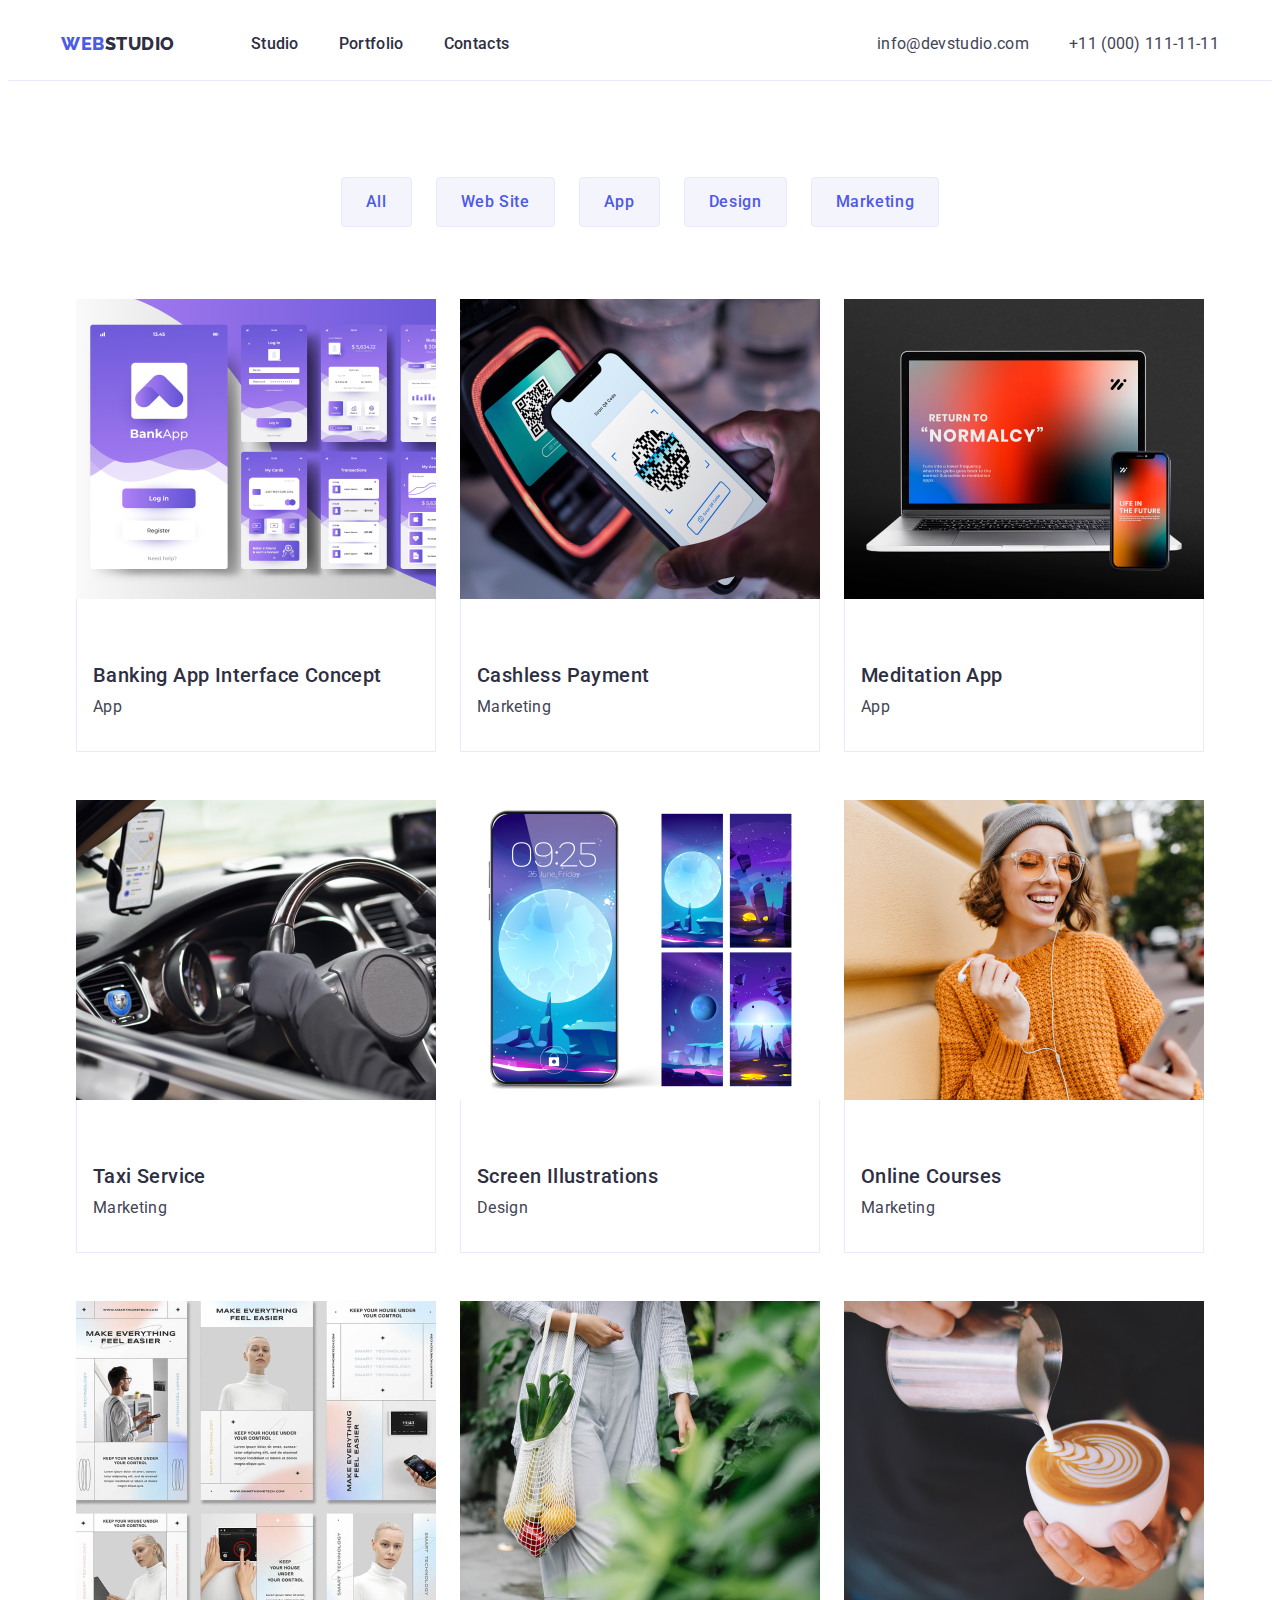
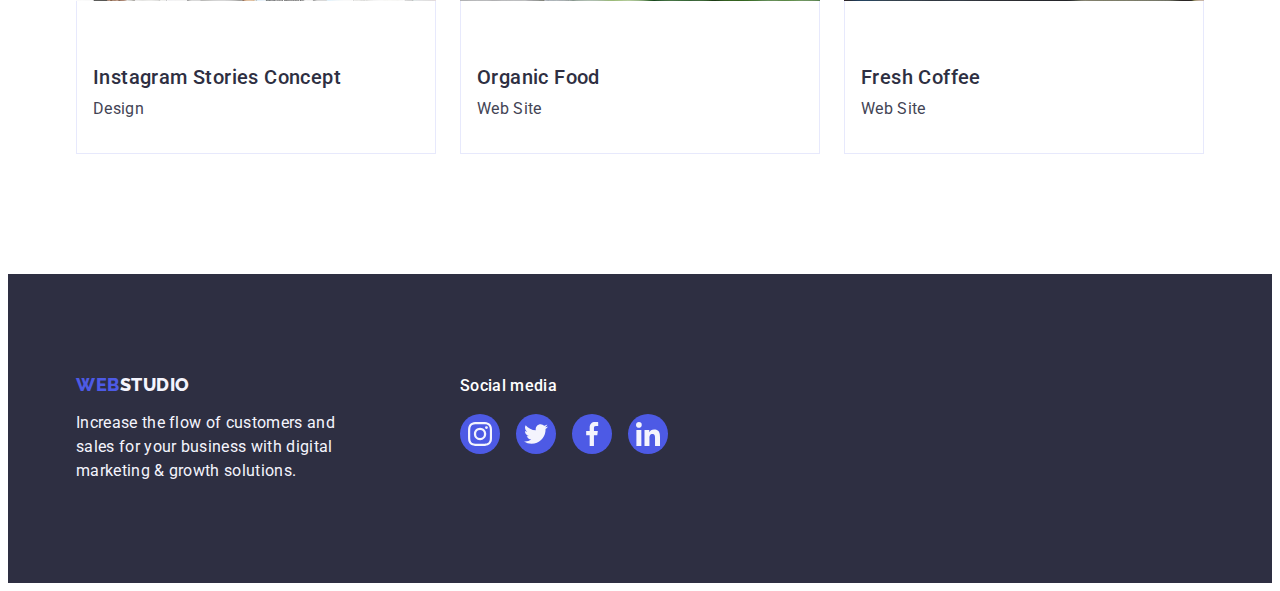
==== portfolio.html @ ee259760 "finish" ====
<!DOCTYPE html>
<html lang="en">
<head>
    <meta charset="UTF-8">
    <meta http-equiv="X-UA-Compatible" content="IE=edge">
    <meta name="viewport" content="width=device-width, initial-scale=1.0">
    <title>Portfolio</title>
    <link rel="preconnect" href="https://fonts.googleapis.com">
    <link rel="preconnect" href="https://fonts.gstatic.com" crossorigin>
    <link href="https://fonts.googleapis.com/css2?family=Raleway:wght@800&family=Roboto:wght@400;500;700;900&display=swap"
        rel="stylesheet">
    <link rel="stylesheet" href="https://cdnjs.cloudflare.com/ajax/libs/modern-normalize/2.0.0/modern-normalize.min.css" integrity="sha512-4xo8blKMVCiXpTaLzQSLSw3KFOVPWhm/TRtuPVc4WG6kUgjH6J03IBuG7JZPkcWMxJ5huwaBpOpnwYElP/m6wg==" crossorigin="anonymous" referrerpolicy="no-referrer" />
    <link rel="stylesheet" href="./css/styles.css">
    <link rel="stylesheet" href="index.html">
</head>
<body>
    <header class="header">
        <div class="container header-container-portfolio">
        <nav class="header-navigation header-navigation-portfolio">
            <a href="./index.html" class="header-logo-link link">Web<span class="header-logo-color">Studio</span></a>
            <ul class="header-list list">
                <li class="header-item"><a class="header-link link" href="./index.html">Studio</a></li>
                <li class="header-item"><a class="header-link link" href="./portfolio.html">Portfolio</a></li>
                <li class="header-item"><a class="header-link link" href="">Contacts</a></li>
            </ul>
        </nav>
        <address class="header-address">
            <ul class="header-portfolio-address-list list">
                <li class="header-address-item"><a class="header-address-link link" href="mailto:info@devstudio.com">info@devstudio.com</a></li>
                <li class="header-address-item"><a class="header-address-link link" href="tel:+110001111111">+11 (000) 111-11-11</a></li>
            </ul>
        </address>
        </div>
    </header>
    <main class="main-portfolio">
        <section class="main-portfolio-section">
            <div class="container">
            <h1 style="display: none;">Projects</h1>
            <ul class="main-portfolio-section-list list">
                <li class="main-portfolio-section-item"><button type="button" class="main-portfolio-section-button">All</button></li>
                <li class="main-portfolio-section-item"><button type="button" class="main-portfolio-section-button">Web Site</button></li>
                <li class="main-portfolio-section-item"><button type="button" class="main-portfolio-section-button">App</button></li>
                <li class="main-portfolio-section-item"><button type="button" class="main-portfolio-section-button">Design</button></li>
                <li class="main-portfolio-section-item"><button type="button" class="main-portfolio-section-button">Marketing</button></li>
            </ul>
          <ul class="main-portfolio-photo-list list">
            <li class="main-portfolio-photo-item">
                <a href="" class="link">  
                <img src="./images/portfolio1.jpg" alt="mobile application" width="360" height="300"/>
                <div class="link-name">
                <h2 class="main-portfolio-photo-name">Banking App Interface Concept</h2>
                <p class="main-portfolio-photo-text">App</p>
                </div>
            </a>
            </li>
            <li class="main-portfolio-photo-item">
                <a href="" class="link">
                <img src="./images/portfolio2.jpg" alt="mobile application" width="360" height="300"/>
                <div class="link-name">
                <h2 class="main-portfolio-photo-name">Cashless Payment</h2>
                <p class="main-portfolio-photo-text">Marketing</p>
                </div>
            </a>
            </li>
            <li class="main-portfolio-photo-item">
                <a href="" class="link">
                <img src="./images/portfolio3.jpg" alt="gadgets" width="360" height="300"/>
                <div class="link-name">
                <h2 class="main-portfolio-photo-name">Meditation App</h2>
                <p class="main-portfolio-photo-text">App</p>
                </div>
            </a>
            </li>
            <li class="main-portfolio-photo-item">
                <a href="" class="link">
                <img src="./images/portfolio4.jpg" alt="a car and a phone" width="360" height="300"/>
                <div class="link-name">
                <h2 class="main-portfolio-photo-name">Taxi Service</h2>
                <p class="main-portfolio-photo-text">Marketing</p>
                </div>
            </a>
            </li>
            <li class="main-portfolio-photo-item">
                <a href="" class="link">
                <img src="./images/portfolio5.jpg" alt="phone" width="360" height="300"/>
                <div class="link-name">
                <h2 class="main-portfolio-photo-name">Screen Illustrations</h2>
                <p class="main-portfolio-photo-text">Design</p>
                </div>
            </a>
            </li>
            <li class="main-portfolio-photo-item">
            <a href="" class="link">
                <img src="./images/portfolio6.jpg" alt="a girl with a phone" width="360" height="300"/>
                <div class="link-name">
                <h2 class="main-portfolio-photo-name">Online Courses</h2>
                <p class="main-portfolio-photo-text">Marketing</p>
                </div>
            </a>
            </li>
            <li class="main-portfolio-photo-item">
                <a href="" class="link">
                <img src="./images/portfolio7.jpg" alt="instagram content" width="360" height="300"/>
                <div class="link-name">
                <h2 class="main-portfolio-photo-name">Instagram Stories Concept</h2>
                <p class="main-portfolio-photo-text">Design</p>
                </div>
                </a>
            </li>
            <li class="main-portfolio-photo-item">
                <a href="" class="link">
                <img src="./images/portfolio8.jpg" alt="fruits in a bag" width="360" height="300"/>
                <div class="link-name">
                <h2 class="main-portfolio-photo-name">Organic Food</h2>
                <p class="main-portfolio-photo-text">Web Site</p>
                </div>
            </a>
            </li>
            <li class="main-portfolio-photo-item">
                <a href="" class="link">
                <img src="./images/portfolio9.jpg" alt="cup of coffee" width="360" height="300"/>
                <div class="link-name">
                <h2 class="main-portfolio-photo-name">Fresh Coffee</h2>
                <p class="main-portfolio-photo-text">Web Site</p>
                </div>
                </a>
            </li>
          </ul>
          </div>
        </section>
    </main>
    <footer class="footer">
        <div class="container container-general">
            <div class="container-logo">
                <a href="./index.html" class="footer-logo-link link">Web<span class="footer-logo-color">Studio</span></a>
                <p class="footer-text">Increase the flow of customers and sales for your business with digital marketing &
                    growth solutions.</p>
            </div>
            <div class="footer-group">
                <p class="footer-social">Social media</p>
                <ul class="footer-social-list list">
                    <li class="footer-social-item">
                        <a class="footer-social-link link" href="">
                            <svg class="footer-social-icon" width="24" height="24">
                                <use href="./images/icons.svg#icon-instagram"></use>
                            </svg>
                        </a>
                    </li>
                    <li class="footer-social-item">
                        <a class="footer-social-link link" href="">
                            <svg class="footer-social-icon" width="24" height="24">
                                <use href="./images/icons.svg#icon-twitter"></use>
                            </svg>
                        </a>
                    </li>
                    <li class="footer-social-item">
                        <a class="footer-social-link link" href="">
                            <svg class="footer-social-icon" width="24" height="24">
                                <use href="./images/icons.svg#icon-facebook"></use>
                            </svg>
                        </a>
                    </li>
                    <li class="footer-social-item">
                        <a class="footer-social-link link" href="">
                            <svg class="footer-social-icon" width="24" height="24">
                                <use href="./images/icons.svg#icon-linkedin"></use>
                            </svg>
                        </a>
                    </li>
                </ul>
            </div>
        </div>
        </div>
    </footer>
</body>
</html>
---- css/styles.css ----
:root {
    --titel-color:#2E2F42;
}

body {
    font-family: "Roboto", sans-serif;
    color: #434455;
    background-color: #FFFFFF;
    
}
p, h1, h2, h3, h4, h5, h6 {
    margin: 0;
}

ul, ol {
    margin: 0;
    padding: 0;
}
img {
    display: block;
}

.container {
    width: 1128px;
    padding-left: 15px;
    padding-right: 15px;
    margin: 0 auto;
}

/**-------------- HEADER --------------*/

.header {
    border-bottom: 1px solid #e7e9fc;

}

.header-container {
    display: flex;
    align-items: center;
    width: 1158px
    
}

.header-logo-link {
            font-family: 'Raleway', sans-serif;
            font-weight: 800;
            font-size: 18px;
            line-height: 1.17;
            /* identical to box height, or 117% */
            display: flex;
            align-items: center;
            letter-spacing: 0.03em;
            text-transform: uppercase;
        
            /* IRIS */
            color: #4D5AE5;
            margin-right: 76px;
}

.list {
    list-style: none;
}

.link {
    text-decoration: none;
}
.header-logo-color {
        font-family: 'Raleway', sans-serif;
        font-weight: 800;
        font-size: 18px;
        line-height: 1.17;
        /* identical to box height, or 117% */
        display: flex;
        align-items: center;
        letter-spacing: 0.03em;
        text-transform: uppercase;
    
        /* NAVY BLUE */
        color: #2E2F42;
}

.header-list {
    display: flex;
    gap: 40px;

}


.header-navigation {
    display: flex;
    align-items: center;
}

.header-link {
        font-weight: 500;
        font-size: 16px;
        line-height: 1.5;
        /* identical to box height, or 150% */
        letter-spacing: 0.02em;
    
        /* NAVY BLUE */
        color: #2E2F42;
        padding: 24px 0;
}
.header-link:hover {
    color: #404bbf;
}
.header-link:focus {
    color: #404bbf;
}

.header-address {
    font-style: normal;
    margin-left: auto;
}

.header-address-list {
    display: flex;
    gap: 40px;
}

.header-address-link {
    font-family: 'Roboto';
    font-style: normal;
    font-weight: 400;
    font-size: 16px;
    line-height: 1.5;
    /* identical to box height, or 150% */
    letter-spacing: 0.02em;
    
    /* SLATE */
    color: #434455;
}
.header-address-link:hover {
    color: #404bbf;
}
.header-address-link:focus {
    color: #404bbf;
}


/**-------------- SECTION --------------*/

.main-section { 
    background-color: #2E2F42;
    padding-top: 188px;
    padding-bottom: 188px;
    background-image: linear-gradient(rgba(46, 47, 66, 0.7), rgba(46, 47, 66, 0.7)), url(../images/people-office1.jpg);
    background-repeat: no-repeat;
    background-position: center;
    background-size: cover;
}

.main-section-title {
        font-weight: 700;
        font-size: 56px;
        line-height: 1.07;
        /* or 107% */
        text-align: center;
        letter-spacing: 0.02em;
    
        /* WHITE */
        color: #FFFFFF;
        margin-bottom: 88px;
        max-width: 496px;
        margin: 0 auto;
        margin-bottom: 48px;
    
}

.main-section-button {
        width: 169px;
        height: 56px;
        font-family: inherit;
        font-weight: 500;
        font-size: 16px;
        line-height: 1.5;
        /* identical to box height, or 150% */
        display: flex;
        align-items: center;
        letter-spacing: 0.04em;
    
        /* WHITE */
        color: #FFFFFF;
        cursor: pointer;
        background-color: #4D5AE5;
        border-radius: 4px;
        margin: 0 auto;
        display: block;
        min-width: 169px;
        border: none;
    
}

.main-section-button:hover {
    background-color:#404BBF;
}

.main-section-button:focus {
    background-color:#404BBF;
}

/**-------------- CONTENT --------------*/
.main-content {
    padding-top: 120px;
    padding-bottom: 120px;
}

.visually-hidden {
    position: absolute;
    width: 1px;
    height: 1px;
    margin: -1px;
    border: 0;
    padding: 0;
    white-space: nowrap;
    clip-path: inset(100%);
    clip: rect(0 0 0 0);
    overflow: hidden;
        font-weight: 500;
        font-size: 20px;
        line-height: 1.2;
        /* identical to box height, or 120% */
        letter-spacing: 0.02em;
    
        /* NAVY BLUE */
        color: var(--titel-color);

}
.main-content-name {
       font-weight: 500;
       font-size: 20px;
       line-height: 1.2;
       /* identical to box height, or 120% */
       letter-spacing: 0.02em;
       margin-bottom: 8px;

/* NAVY BLUE */
color: var(--titel-color);

}

.main-content-soc {
    width: 264px;
    height: 112px;
    background-color: #F4F4FD;
    display: flex;
    align-items: center;
    justify-content: center;
    margin-bottom: 8px;
}

.main-content-list {
    display: flex;
    gap: 24px;
}


.main-content-text {
    font-weight: 400;
        font-size: 16px;
        line-height: 1.5;
        /* or 150% */
        letter-spacing: 0.02em;
    
        /* SLATE */
        color: #434455;
        max-width: 264px;
}

/**-------------- PICTURES --------------*/

.main-content-pictures {
    padding-bottom: 120px;
}

.main-pictures-list {
    display: flex;
    gap: 24px;
}

.main-list-photo {
    width: calc((100% - 48px)/ 3); 
}

.main-pictures-text {
    font-weight: 700;
        font-size: 36px;
        line-height: 1.11;
        /* identical to box height, or 111% */
        text-align: center;
        letter-spacing: 0.02em;
        text-transform: capitalize;
    
        /* NAVY BLUE */
        color: var(--titel-color);
        margin-bottom: 72px;
}

/**-------------- TEAM --------------*/

.main-content-team {
    background-color: #F4F4FD;
    padding: 120px 0 120px;
    
}

.main-team-list {
   background-color: #F4F4FD;
   display: flex;
   gap: 24px;
}

.main-team-item {
    background-color: #FFFFFF;
    margin-bottom: 32px;
    width: calc((100% - 72px)/ 4);
    border-radius: 0px 0px 4px 4px;
}

.main-team-titel {
    font-weight: 700;
        font-size: 36px;
        line-height: 1.11;
        /* identical to box height, or 111% */
        text-align: center;
        letter-spacing: 0.02em;
        text-transform: capitalize;
    
        /* NAVY BLUE */
        color: var(--titel-color);
        margin-bottom: 72px;
}

.main-item-workers {
    padding-top: 32px;
    padding-bottom: 32px;
    padding-left: 16px;
    padding-right: 16px;
}


.main-team-name {
        font-weight: 500;
        font-size: 20px;
        line-height: 1.2;
        /* identical to box height, or 120% */
        text-align: center;
        letter-spacing: 0.02em;
    
        /* NAVY BLUE */
        color: var(--titel-color);
        margin-bottom: 8px;
        
       
}

.main-team-text {
        font-weight: 400;
        font-size: 16px;
        line-height: 1.5;
        /* identical to box height, or 150% */
        text-align: center;
        letter-spacing: 0.02em;
    
        /* SLATE */
        color: #434455;
        margin-bottom: 8px;

        
}

.main-soc-list {
    display: flex;
    justify-content: center;
    gap: 24px;
}

.main-soc-item {
    width: 40px;
    height: 40px;
}

.main-soc-link {
    width: 100%;
    height: 100%;
    background-color: #4D5AE5;
    border-radius: 50%;
    display: flex;
    align-items: center;
    justify-content: center;
}

/**-------------- CUSTOMERS --------------*/

.container-customers {
    padding-bottom: 120px;
    padding-top: 120px;
}

.customers {
        font-weight: 700;
        font-size: 36px;
        line-height: 1.11;
        /* identical to box height, or 111% */
        text-align: center;
        letter-spacing: 0.02em;
        text-transform: capitalize;
    
        /* NAVY BLUE */
        color: #2E2F42;
        margin-bottom: 72px;
}

.customers-list {
    display: flex;
    justify-content: center;
    align-items: center;
    width: 100%;
    height: 100%;
    gap: 24px;
}

.customers-link {
    border: 1px solid #8E8F99;
    border-radius: 4px;
    width: 168px;
    height: 88px;
    display: flex;
    align-items: center;
    justify-content: center;
    fill: #8E8F99;
}

.customers-link:hover {
    border-color: #8E8F99;
}

.customers-link:hover .customers-icon {
    fill: #8E8F99;
}


/**-------------- FOOTER --------------*/

.footer { 
    background-color: #2E2F42;
    padding-top: 100px;
    padding-bottom: 100px;
    display: flex;
}

.container-general {
    display: flex;
    gap: 120px;
}

.footer-text {
    font-weight: 400;
    font-size: 16px;
    line-height: 1.5;
    /* or 150% */
    letter-spacing: 0.02em;

    /* CLOUD */
    color: #F4F4FD;

    max-width: 264px;
}

.footer-logo-link {
        font-family: 'Raleway', sans-serif;
        font-weight: 800;
        font-size: 18px;
        line-height: 1.17;
        /* identical to box height, or 117% */
        letter-spacing: 0.03em;
        text-transform: uppercase;
    
        /* IRIS */
        color: #4D5AE5;

        margin-bottom: 16px;
        display: inline-block;
}

.footer-logo-color {
        
        /* CLOUD */
        color: #F4F4FD;
        display: inline-block;

}

.footer-social {
        font-style: normal;
        font-weight: 500;
        font-size: 16px;
        line-height: 1.5;
        /* identical to box height, or 150% */
        letter-spacing: 0.02em;
    
        /* WHITE */
        color: #FFFFFF;
        margin-bottom: 16px;
}

.footer-social-list {
    display: flex;
    gap: 16px;
}

.footer-social-item {
    width: 40px;
    height: 40px;
}

.footer-social-link {
    width: 100%;
    height: 100%;
    background-color: #4D5AE5;
    border-radius: 50%;
    display: flex;
    align-items: center;
    justify-content: center;
}



/**---------Portfolio--------**/

/**-------------- HEADER PORTFOLIO --------------*/

 img {
    display: block;
 }

.header {
    border-bottom: 1px solid #e7e9fc;

}

.header-container-portfolio {
    display: flex;
    align-items: center;
    width: 1158px;
}

.header-navigation-portfolio {
    display: flex;
}


.header-portfolio-address-list {
    display: flex;
    gap: 40px;
}

.header-address-link {
    font-family: 'Roboto';
    font-style: normal;
    font-weight: 400;
    font-size: 16px;
    line-height: 1.5;
    /* identical to box height, or 150% */
    letter-spacing: 0.02em;
    
    /* SLATE */
    color: #434455;

}

.header-address-link:hover {
    color: #404bbf;
}

.header-address-link:focus {
    color: #404bbf;
}

.list {
    list-style: none;
}

.header-link {
    font-weight: 500;
    font-size: 16px;
    line-height: 1.5;
    /* identical to box height, or 150% */
    letter-spacing: 0.02em;

    /* NAVY BLUE */
    color: #2E2F42;
}

.header-link:hover {
    color: #404bbf;
}

.header-link:focus {
    color: #404bbf;
}

.header-list {
    padding: 24px 0;
}

.header-logo-link {
        font-family: 'Raleway', sans-serif;
        font-weight: 800;
        font-size: 18px;
        line-height: 1.17;
        /* identical to box height, or 117% */
        display: flex;
        align-items: center;
        letter-spacing: 0.03em;
        text-transform: uppercase;
    
        /* IRIS */
        color: #4D5AE5;
}

.header-logo-color {
        font-family: 'Raleway', sans-serif;
        font-weight: 800;
        font-size: 18px;
        line-height: 1.17;
        /* identical to box height, or 117% */
        display: flex;
        align-items: center;
        letter-spacing: 0.03em;
        text-transform: uppercase;
    
        /* NAVY BLUE */
        color: #2E2F42;
}

/**-------------- MAIN PORTFOLIO --------------*/

.main-portfolio-section {
    padding: 96px 0 120px;
}

.main-portfolio-section-list {
    margin-bottom: 72px;
    display: flex;
    gap: 24px;
    justify-content: center;

}

.main-portfolio-section-button {
    font-family: inherit;
    font-weight: 500;
    font-size: 16px;
    line-height: 1.5;
    /* identical to box height, or 150% */
    display: flex;
    align-items: center;
    text-align: center;
    letter-spacing: 0.04em;

    /* IRIS */
    color: #4D5AE5;
    cursor: pointer;
    background-color: #F4F4FD;
    padding: 12px 24px;
    border: 1px solid #e7e9fc;
    border-radius: 4px;
    box-shadow: 0 2 1 0 #404BBF;

}

.main-portfolio-section-button:hover {
color:  #FFFFFF;
background-color: #404BBF;
border: 1px solid transparent;
}

.main-portfolio-section-button:focus {
color:  #FFFFFF;
background-color: #404BBF;
border: 1px solid transparent;
}

.link {
text-decoration: none;
}

.link-name {
    padding: 32px 16px;
    border: 1px solid #e7e9fc;
    border-top: none;
}

.main-portfolio-photo-list {
    display: flex;
    flex-wrap: wrap;
    gap: 48px 24px;

}

.main-portfolio-photo-item {
    width: calc((100% - 48px)/ 3);
}

.main-portfolio-photo-name {
    font-weight: 500;
        font-size: 20px;
        line-height: 1.2;
        /* identical to box height, or 120% */
        letter-spacing: 0.02em;
    
        /* NAVY BLUE */
        color: #2E2F42;
        margin-top: 32px;
        margin-bottom: 8px;
}

.main-portfolio-photo-text {
    font-weight: 400;
        font-size: 16px;
        line-height: 1.5;
        /* identical to box height, or 150% */
        letter-spacing: 0.02em;
    
        /* SLATE */
        color: #434455;
}
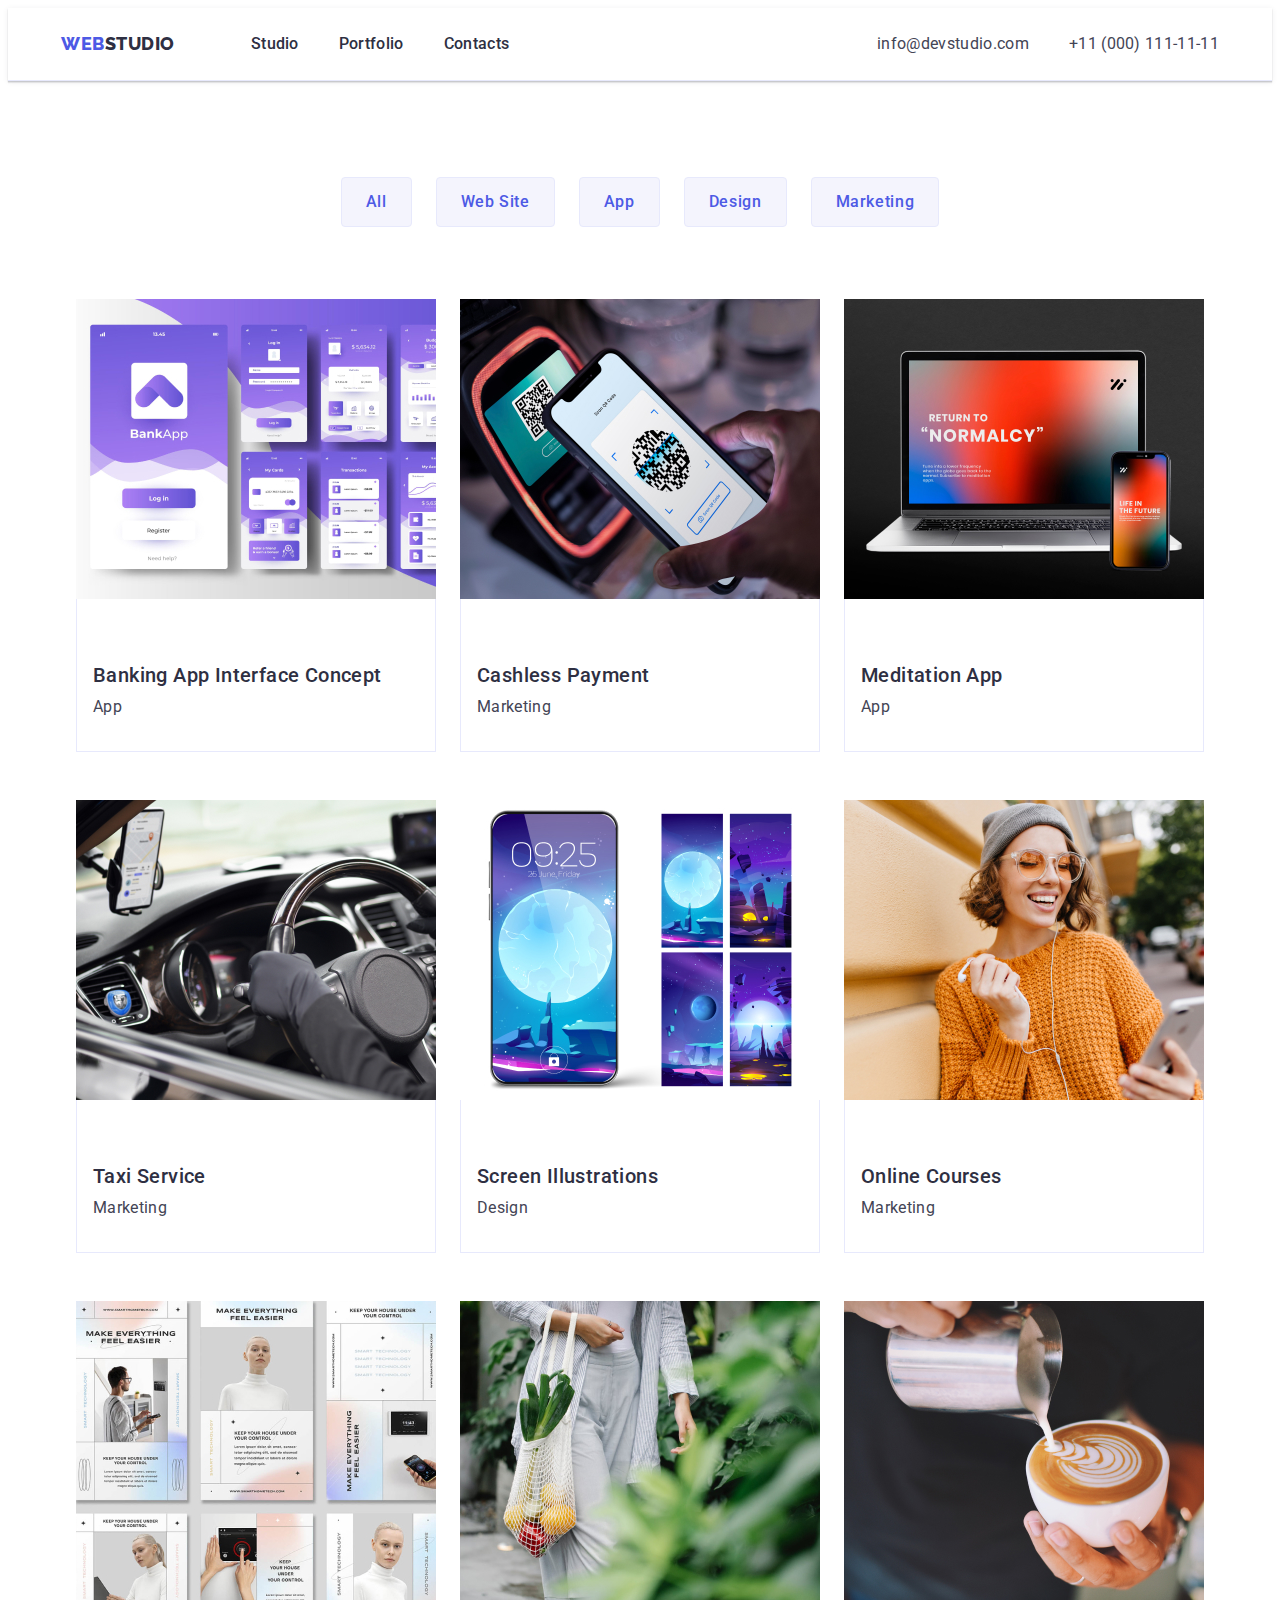
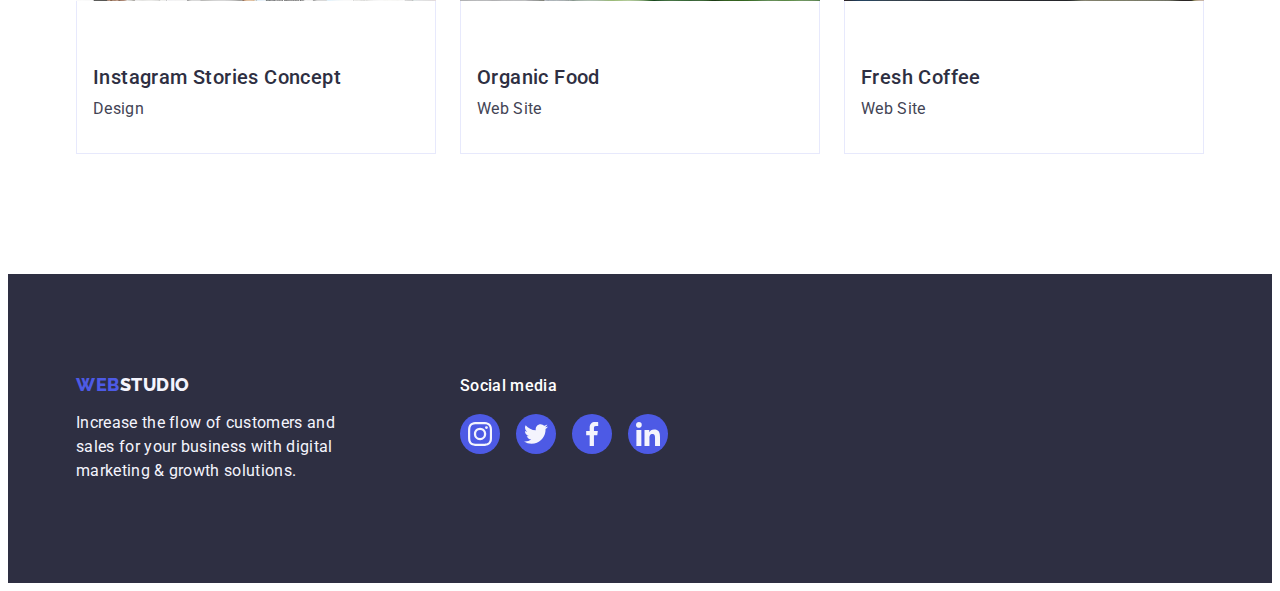
==== commit 6a13a922: "correction" ====
--- a/portfolio.html
+++ b/portfolio.html
@@ -45,7 +45,7 @@
             </ul>
           <ul class="main-portfolio-photo-list list">
             <li class="main-portfolio-photo-item">
-                <a href="" class="link">  
+                <a href="" class="portfolio-link link">  
                 <img src="./images/portfolio1.jpg" alt="mobile application" width="360" height="300"/>
                 <div class="link-name">
                 <h2 class="main-portfolio-photo-name">Banking App Interface Concept</h2>
@@ -170,7 +170,6 @@
                 </ul>
             </div>
         </div>
-        </div>
     </footer>
 </body>
 </html>--- a/css/styles.css
+++ b/css/styles.css
@@ -31,6 +31,7 @@
 
 .header {
     border-bottom: 1px solid #e7e9fc;
+    box-shadow: 0px 2px 1px rgba(46, 47, 66, 0.08), 0px 1px 1px rgba(46, 47, 66, 0.16), 0px 1px 6px rgba(46, 47, 66, 0.08);
 
 }
 
@@ -149,6 +150,7 @@
     background-repeat: no-repeat;
     background-position: center;
     background-size: cover;
+    max-width: 1440px;
 }
 
 .main-section-title {
@@ -204,6 +206,15 @@
 .main-content {
     padding-top: 120px;
     padding-bottom: 120px;
+}
+
+.container-content {
+    display: flex;
+    align-items: center;
+    justify-content: center;
+    height: 112px;
+    border-radius: 4px;
+    margin-bottom: 8px;
 }
 
 .visually-hidden {
@@ -240,21 +251,20 @@
 
 }
 
-.main-content-soc {
+.main-content-list {
+    display: flex;
+    gap: 24px;
+}
+
+.container-item {
+    display: flex;
+    justify-content: center;
+    align-items: center;
+    background-color: #f4f4fd;
     width: 264px;
     height: 112px;
-    background-color: #F4F4FD;
-    display: flex;
-    align-items: center;
-    justify-content: center;
     margin-bottom: 8px;
 }
-
-.main-content-list {
-    display: flex;
-    gap: 24px;
-}
-
 
 .main-content-text {
     font-weight: 400;
@@ -316,6 +326,7 @@
     margin-bottom: 32px;
     width: calc((100% - 72px)/ 4);
     border-radius: 0px 0px 4px 4px;
+    box-shadow: 0px 1px 6px rgba(46, 47, 66, 0.08),0px 1px 1px rgba(46, 47, 66, 0.16),0px 2px 1px rgba(46, 47, 66, 0.08);
 }
 
 .main-team-titel {
@@ -366,8 +377,7 @@
         /* SLATE */
         color: #434455;
         margin-bottom: 8px;
-
-        
+   
 }
 
 .main-soc-list {
@@ -379,6 +389,10 @@
 .main-soc-item {
     width: 40px;
     height: 40px;
+}
+
+.main-soc-icon {
+    fill: #f4f4fd;
 }
 
 .main-soc-link {
@@ -393,7 +407,7 @@
 
 /**-------------- CUSTOMERS --------------*/
 
-.container-customers {
+.section-customers {
     padding-bottom: 120px;
     padding-top: 120px;
 }
@@ -429,17 +443,26 @@
     display: flex;
     align-items: center;
     justify-content: center;
-    fill: #8E8F99;
+    color: #8e8f99;;
 }
 
 .customers-link:hover {
-    border-color: #8E8F99;
+    color: #404bbf;
+    border-color: #404bbf;
 }
 
 .customers-link:hover .customers-icon {
     fill: #8E8F99;
 }
 
+.customers-link:focus {
+    color: #404bbf;
+    border-color: #404bbf;
+}
+
+.customers-icon {
+    fill: currentColor;
+}
 
 /**-------------- FOOTER --------------*/
 
@@ -453,6 +476,8 @@
 .container-general {
     display: flex;
     gap: 120px;
+    align-items: baseline;
+
 }
 
 .footer-text {
@@ -523,6 +548,18 @@
     display: flex;
     align-items: center;
     justify-content: center;
+}
+
+.footer-social-link:focus {
+    background-color: #31d0aa;
+}
+
+.footer-social-link:hover {
+    background-color: #31d0aa;
+}
+
+.footer-social-icon {
+    fill: #f4f4fd;
 }
 
 
@@ -672,19 +709,31 @@
 }
 
 .main-portfolio-section-button:hover {
-color:  #FFFFFF;
-background-color: #404BBF;
-border: 1px solid transparent;
+    color:  #FFFFFF;
+    background-color: #404BBF;
+    border: 1px solid transparent;
+    box-shadow: 0px 3px 1px rgba(0, 0, 0, 0.1), 0px 2px 1px rgba(0, 0, 0, 0.08), 0px 2px 2px rgba(0, 0, 0, 0.12);
 }
 
 .main-portfolio-section-button:focus {
-color:  #FFFFFF;
-background-color: #404BBF;
-border: 1px solid transparent;
-}
-
-.link {
-text-decoration: none;
+    color:  #FFFFFF;
+    background-color: #404BBF;
+    border: 1px solid transparent;
+    box-shadow: 0px 3px 1px rgba(0, 0, 0, 0.1), 0px 2px 1px rgba(0, 0, 0, 0.08), 0px 2px 2px rgba(0, 0, 0, 0.12);
+}
+
+.portfolio-link {
+    text-decoration: none;
+    display: block;
+
+}
+
+.portfolio-link:hover {
+    box-shadow: 0px 1px 6px rgba(46, 47, 66, 0.08), 0px 1px 1px rgba(46, 47, 66, 0.16), 0px 2px 1px rgba(46, 47, 66, 0.08);
+}
+
+.portfolio-link:focus {
+    box-shadow: 0px 1px 6px rgba(46, 47, 66, 0.08), 0px 1px 1px rgba(46, 47, 66, 0.16), 0px 2px 1px rgba(46, 47, 66, 0.08);
 }
 
 .link-name {
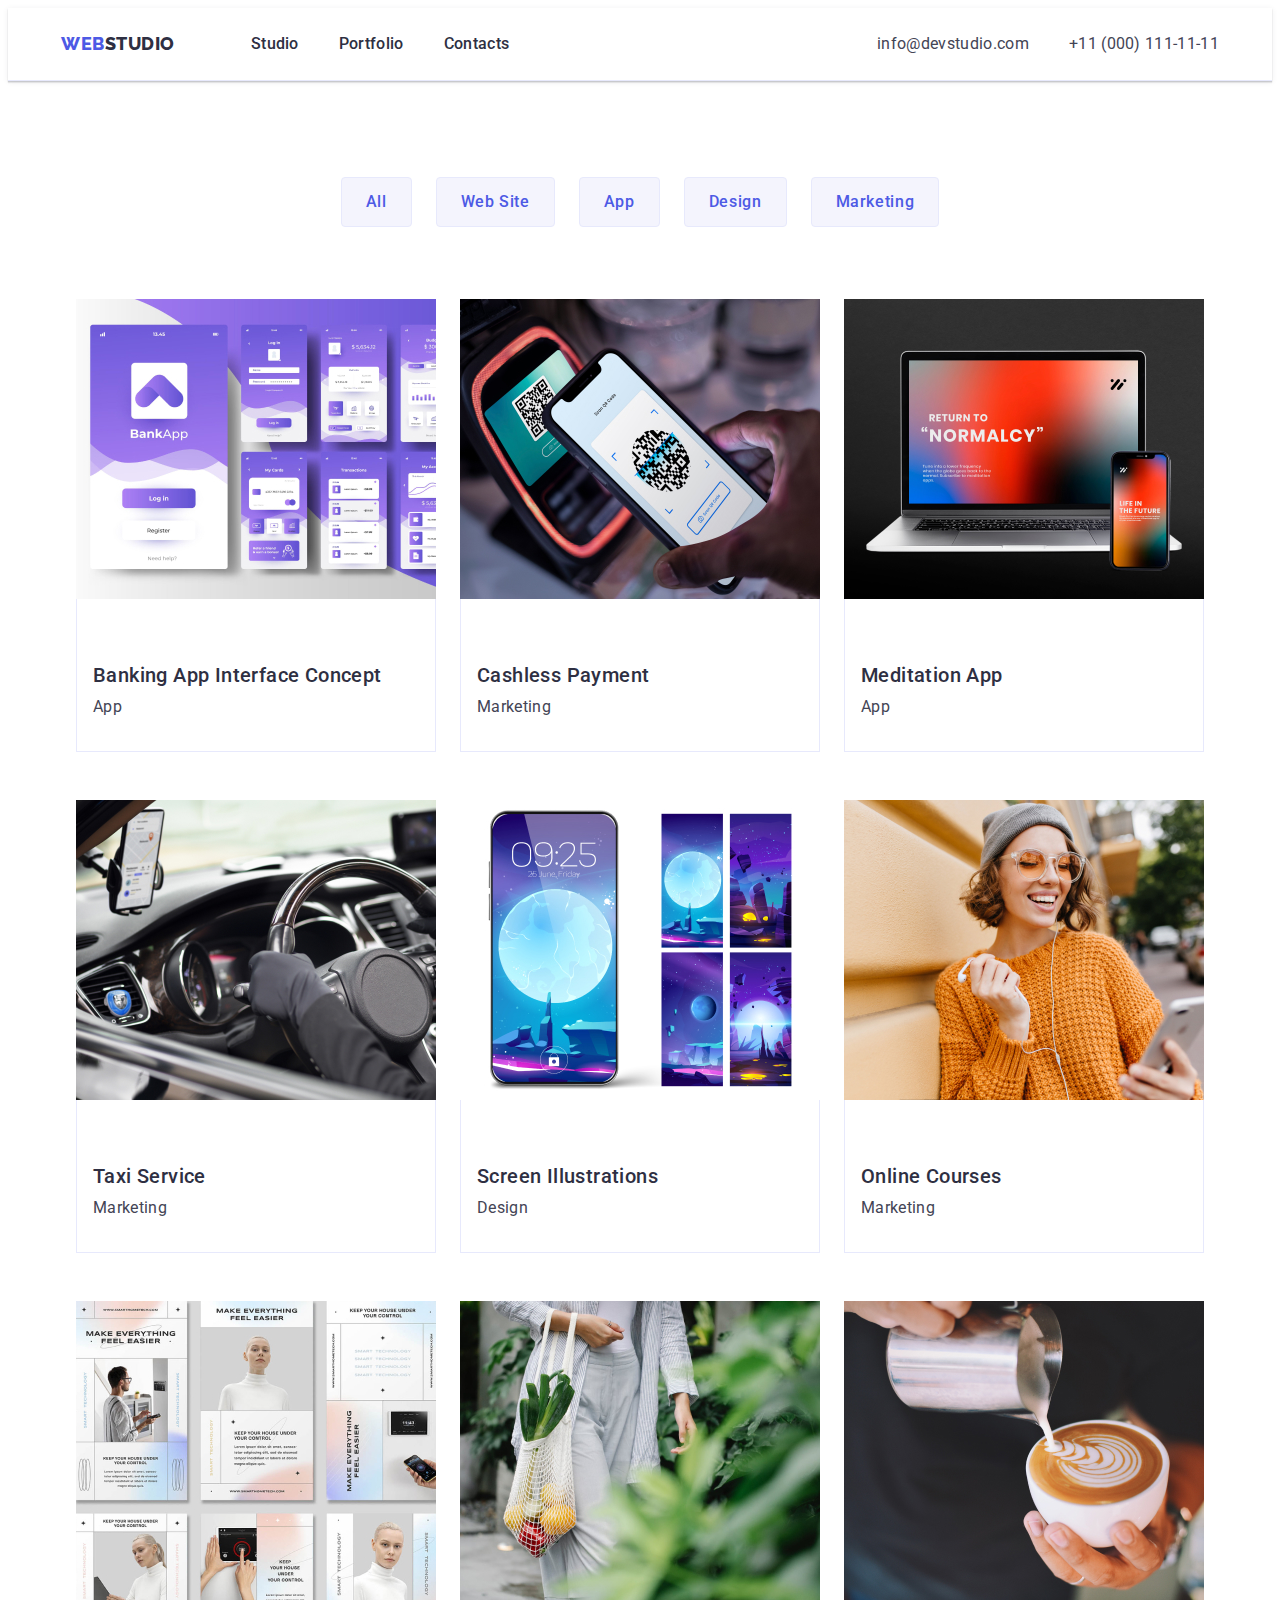
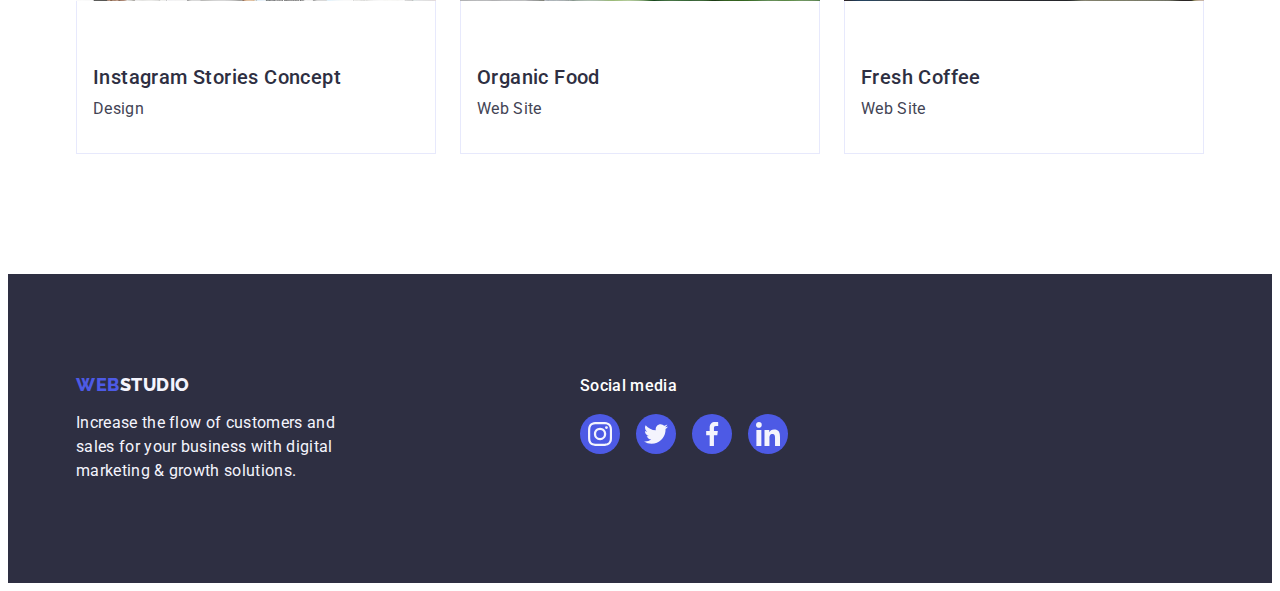
==== commit e35699a0: "correction" ====
--- a/portfolio.html
+++ b/portfolio.html
@@ -54,7 +54,7 @@
             </a>
             </li>
             <li class="main-portfolio-photo-item">
-                <a href="" class="link">
+                <a href="" class="portfolio-link link">
                 <img src="./images/portfolio2.jpg" alt="mobile application" width="360" height="300"/>
                 <div class="link-name">
                 <h2 class="main-portfolio-photo-name">Cashless Payment</h2>
@@ -63,7 +63,7 @@
             </a>
             </li>
             <li class="main-portfolio-photo-item">
-                <a href="" class="link">
+                <a href="" class="portfolio-link link">
                 <img src="./images/portfolio3.jpg" alt="gadgets" width="360" height="300"/>
                 <div class="link-name">
                 <h2 class="main-portfolio-photo-name">Meditation App</h2>
@@ -72,7 +72,7 @@
             </a>
             </li>
             <li class="main-portfolio-photo-item">
-                <a href="" class="link">
+                <a href="" class="portfolio-link link">
                 <img src="./images/portfolio4.jpg" alt="a car and a phone" width="360" height="300"/>
                 <div class="link-name">
                 <h2 class="main-portfolio-photo-name">Taxi Service</h2>
@@ -81,7 +81,7 @@
             </a>
             </li>
             <li class="main-portfolio-photo-item">
-                <a href="" class="link">
+                <a href="" class="portfolio-link link">
                 <img src="./images/portfolio5.jpg" alt="phone" width="360" height="300"/>
                 <div class="link-name">
                 <h2 class="main-portfolio-photo-name">Screen Illustrations</h2>
@@ -90,7 +90,7 @@
             </a>
             </li>
             <li class="main-portfolio-photo-item">
-            <a href="" class="link">
+            <a href="" class="portfolio-link link">
                 <img src="./images/portfolio6.jpg" alt="a girl with a phone" width="360" height="300"/>
                 <div class="link-name">
                 <h2 class="main-portfolio-photo-name">Online Courses</h2>
@@ -99,7 +99,7 @@
             </a>
             </li>
             <li class="main-portfolio-photo-item">
-                <a href="" class="link">
+                <a href="" class="portfolio-link link">
                 <img src="./images/portfolio7.jpg" alt="instagram content" width="360" height="300"/>
                 <div class="link-name">
                 <h2 class="main-portfolio-photo-name">Instagram Stories Concept</h2>
@@ -108,7 +108,7 @@
                 </a>
             </li>
             <li class="main-portfolio-photo-item">
-                <a href="" class="link">
+                <a href="" class="portfolio-link link">
                 <img src="./images/portfolio8.jpg" alt="fruits in a bag" width="360" height="300"/>
                 <div class="link-name">
                 <h2 class="main-portfolio-photo-name">Organic Food</h2>
@@ -117,7 +117,7 @@
             </a>
             </li>
             <li class="main-portfolio-photo-item">
-                <a href="" class="link">
+                <a href="" class="portfolio-link link">
                 <img src="./images/portfolio9.jpg" alt="cup of coffee" width="360" height="300"/>
                 <div class="link-name">
                 <h2 class="main-portfolio-photo-name">Fresh Coffee</h2>
--- a/css/styles.css
+++ b/css/styles.css
@@ -264,6 +264,7 @@
     width: 264px;
     height: 112px;
     margin-bottom: 8px;
+    border-radius: 4px;
 }
 
 .main-content-text {
@@ -386,11 +387,6 @@
     gap: 24px;
 }
 
-.main-soc-item {
-    width: 40px;
-    height: 40px;
-}
-
 .main-soc-icon {
     fill: #f4f4fd;
 }
@@ -403,6 +399,16 @@
     display: flex;
     align-items: center;
     justify-content: center;
+    width: 40px;
+    height: 40px;
+}
+
+.main-soc-link:focus {
+    background-color: #404bbf;
+}
+
+.main-soc-link:hover {
+    background-color: #404bbf;
 }
 
 /**-------------- CUSTOMERS --------------*/
@@ -443,7 +449,8 @@
     display: flex;
     align-items: center;
     justify-content: center;
-    color: #8e8f99;;
+    color: #8e8f99;
+
 }
 
 .customers-link:hover {
@@ -463,6 +470,12 @@
 .customers-icon {
     fill: currentColor;
 }
+
+.customers-item {
+    width: calc((100% - 120px) / 6);
+
+}
+
 
 /**-------------- FOOTER --------------*/
 
@@ -471,6 +484,10 @@
     padding-top: 100px;
     padding-bottom: 100px;
     display: flex;
+}
+
+.container-logo {
+    margin-right: 120px;
 }
 
 .container-general {
